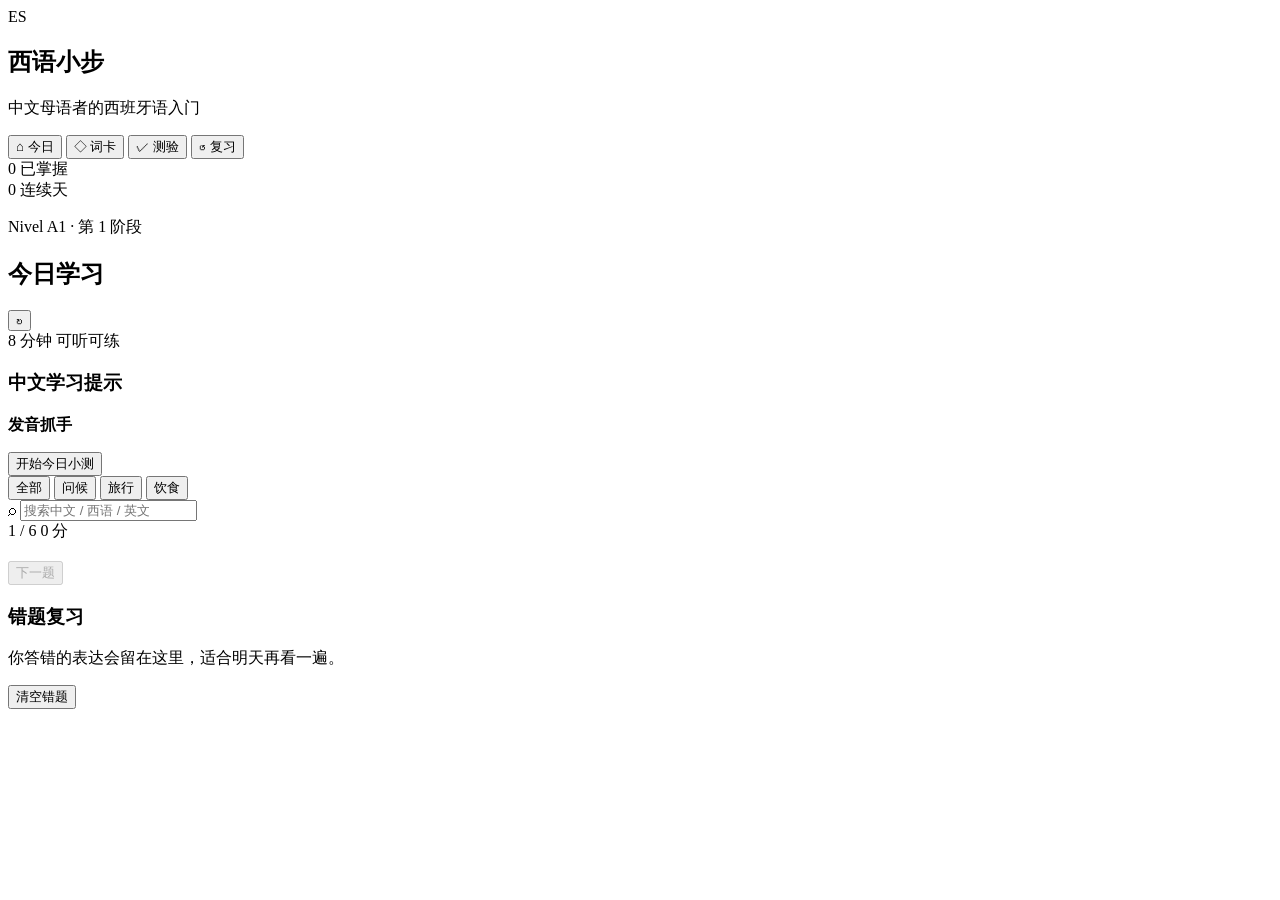
==== index.html @ 17305a58 "Add files via upload" ====
<!doctype html>
<html lang="zh-CN">
  <head>
    <meta charset="utf-8">
    <meta name="viewport" content="width=device-width, initial-scale=1">
    <title>西语小步</title>
    <link rel="stylesheet" href="styles.css">
  </head>
  <body>
    <div class="app-shell">
      <aside class="sidebar" aria-label="主导航">
        <div class="brand">
          <span class="brand-mark">ES</span>
          <div>
            <h1>西语小步</h1>
            <p>中文母语者的西班牙语入门</p>
          </div>
        </div>

        <nav class="nav-tabs" aria-label="学习区域">
          <button class="nav-button active" data-view="today" aria-label="今日学习">
            <span aria-hidden="true">⌂</span>
            <span>今日</span>
          </button>
          <button class="nav-button" data-view="cards" aria-label="词汇卡片">
            <span aria-hidden="true">◇</span>
            <span>词卡</span>
          </button>
          <button class="nav-button" data-view="quiz" aria-label="小测验">
            <span aria-hidden="true">✓</span>
            <span>测验</span>
          </button>
          <button class="nav-button" data-view="review" aria-label="错题复习">
            <span aria-hidden="true">↺</span>
            <span>复习</span>
          </button>
        </nav>

        <section class="study-stats" aria-label="学习进度">
          <div>
            <span class="stat-number" id="knownCount">0</span>
            <span class="stat-label">已掌握</span>
          </div>
          <div>
            <span class="stat-number" id="streakCount">0</span>
            <span class="stat-label">连续天</span>
          </div>
        </section>
      </aside>

      <main class="main-panel">
        <header class="topbar">
          <div>
            <p class="eyebrow">Nivel A1 · 第 1 阶段</p>
            <h2 id="viewTitle">今日学习</h2>
          </div>
          <button class="icon-button" id="resetBtn" type="button" aria-label="重置学习记录" title="重置学习记录">↻</button>
        </header>

        <section class="view active" id="todayView">
          <div class="lesson-layout">
            <article class="lesson-panel">
              <div class="lesson-heading">
                <span class="pill">8 分钟</span>
                <span class="pill green">可听可练</span>
              </div>
              <h3 id="lessonTitle"></h3>
              <p id="lessonIntro"></p>

              <div class="phrase-list" id="phraseList"></div>
            </article>

            <aside class="coach-panel">
              <h3>中文学习提示</h3>
              <p id="coachTip"></p>
              <div class="note-box">
                <strong>发音抓手</strong>
                <p id="pronunciationTip"></p>
              </div>
              <button class="primary-action" id="startQuizBtn" type="button">开始今日小测</button>
            </aside>
          </div>
        </section>

        <section class="view" id="cardsView">
          <div class="toolbar">
            <div class="segmented" role="tablist" aria-label="词卡分类">
              <button class="segment active" data-filter="all" type="button">全部</button>
              <button class="segment" data-filter="greeting" type="button">问候</button>
              <button class="segment" data-filter="travel" type="button">旅行</button>
              <button class="segment" data-filter="food" type="button">饮食</button>
            </div>
            <label class="search">
              <span>⌕</span>
              <input id="cardSearch" type="search" placeholder="搜索中文 / 西语 / 英文">
            </label>
          </div>
          <div class="card-grid" id="cardGrid"></div>
        </section>

        <section class="view" id="quizView">
          <div class="quiz-shell">
            <div class="quiz-card">
              <div class="quiz-progress">
                <span id="quizStep">1 / 6</span>
                <span id="quizScore">0 分</span>
              </div>
              <h3 id="quizQuestion"></h3>
              <div class="quiz-options" id="quizOptions"></div>
              <p class="feedback" id="quizFeedback" aria-live="polite"></p>
              <button class="primary-action" id="nextQuestionBtn" type="button" disabled>下一题</button>
            </div>
          </div>
        </section>

        <section class="view" id="reviewView">
          <div class="review-header">
            <div>
              <h3>错题复习</h3>
              <p>你答错的表达会留在这里，适合明天再看一遍。</p>
            </div>
            <button class="secondary-action" id="clearMistakesBtn" type="button">清空错题</button>
          </div>
          <div class="review-list" id="reviewList"></div>
        </section>
      </main>
    </div>

    <script src="app.js"></script>
  </body>
</html>
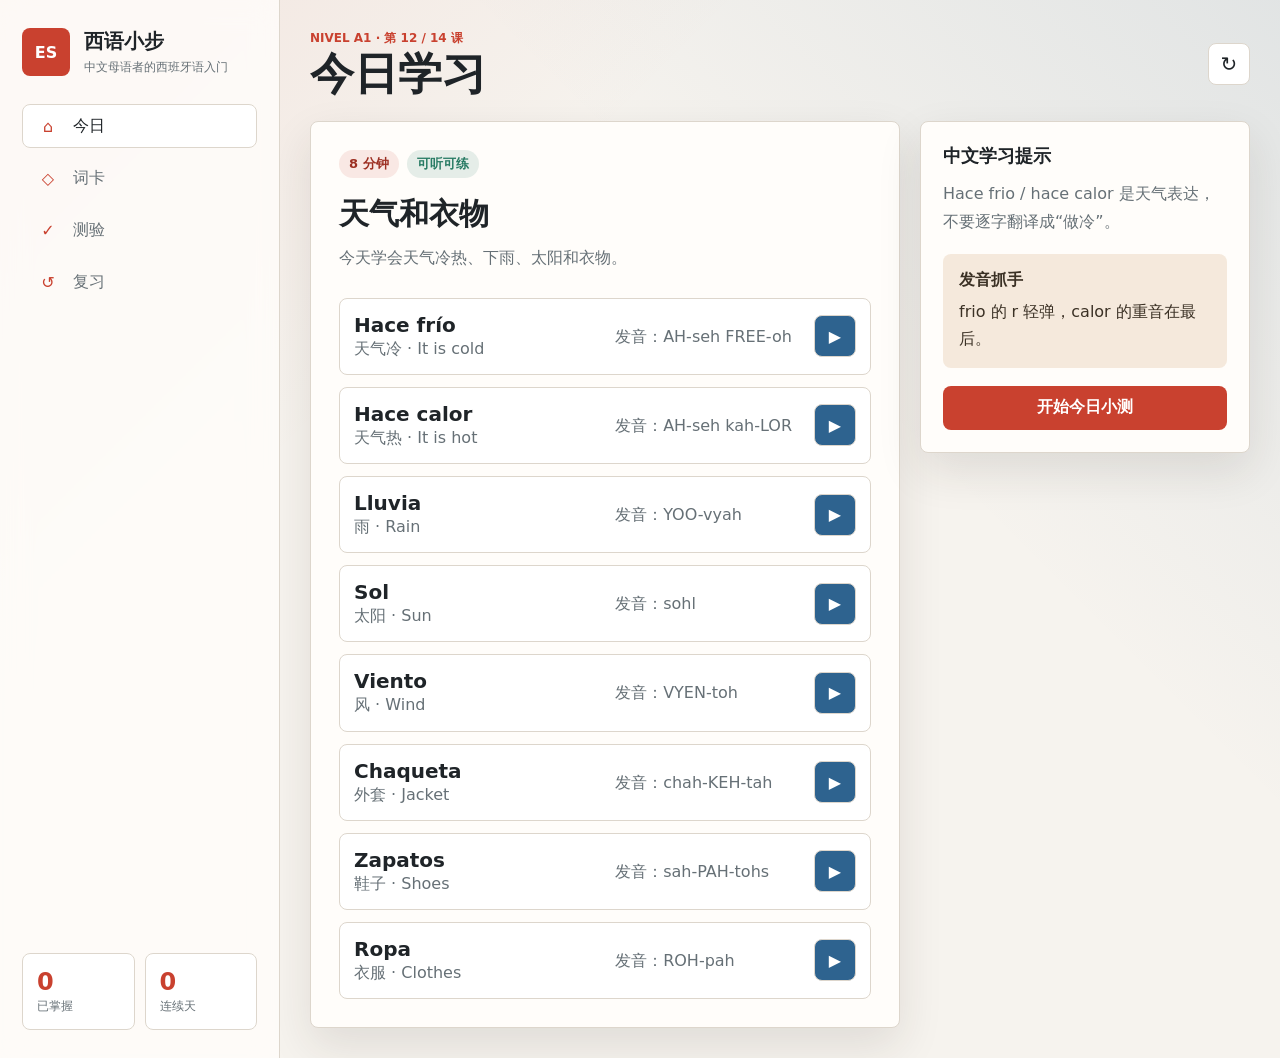
==== commit 90645817: "Add files via upload" ====
--- a/index.html
+++ b/index.html
@@ -87,8 +87,17 @@
             <div class="segmented" role="tablist" aria-label="词卡分类">
               <button class="segment active" data-filter="all" type="button">全部</button>
               <button class="segment" data-filter="greeting" type="button">问候</button>
+              <button class="segment" data-filter="intro" type="button">介绍</button>
+              <button class="segment" data-filter="food" type="button">饮食</button>
               <button class="segment" data-filter="travel" type="button">旅行</button>
-              <button class="segment" data-filter="food" type="button">饮食</button>
+              <button class="segment" data-filter="shopping" type="button">购物</button>
+              <button class="segment" data-filter="number" type="button">数字</button>
+              <button class="segment" data-filter="time" type="button">时间</button>
+              <button class="segment" data-filter="transport" type="button">交通</button>
+              <button class="segment" data-filter="hotel" type="button">酒店</button>
+              <button class="segment" data-filter="health" type="button">健康</button>
+              <button class="segment" data-filter="weather" type="button">天气</button>
+              <button class="segment" data-filter="feeling" type="button">感受</button>
             </div>
             <label class="search">
               <span>⌕</span>
--- a/styles.css
+++ b/styles.css
@@ -0,0 +1,627 @@
+:root {
+  --bg: #f6f3ee;
+  --panel: #fffdfa;
+  --ink: #1f2428;
+  --muted: #667076;
+  --line: #ddd6cc;
+  --accent: #c9412f;
+  --accent-dark: #9c2f22;
+  --green: #287b64;
+  --blue: #2e638f;
+  --gold: #b87323;
+  --shadow: 0 18px 45px rgba(44, 35, 25, 0.11);
+  font-family: Inter, "Microsoft YaHei", "PingFang SC", system-ui, sans-serif;
+}
+
+* {
+  box-sizing: border-box;
+}
+
+body {
+  margin: 0;
+  min-height: 100vh;
+  color: var(--ink);
+  background:
+    linear-gradient(135deg, rgba(201, 65, 47, 0.08), transparent 32%),
+    linear-gradient(225deg, rgba(46, 99, 143, 0.10), transparent 35%),
+    var(--bg);
+}
+
+button,
+input {
+  font: inherit;
+}
+
+button {
+  cursor: pointer;
+}
+
+.app-shell {
+  display: grid;
+  grid-template-columns: 280px minmax(0, 1fr);
+  min-height: 100vh;
+}
+
+.sidebar {
+  display: flex;
+  flex-direction: column;
+  gap: 28px;
+  padding: 28px 22px;
+  border-right: 1px solid var(--line);
+  background: rgba(255, 253, 250, 0.82);
+  backdrop-filter: blur(14px);
+}
+
+.brand {
+  display: flex;
+  align-items: center;
+  gap: 14px;
+}
+
+.brand-mark {
+  display: grid;
+  place-items: center;
+  width: 48px;
+  height: 48px;
+  border-radius: 8px;
+  color: white;
+  background: var(--accent);
+  font-weight: 800;
+}
+
+.brand h1,
+.brand p,
+.topbar h2,
+.topbar p,
+.lesson-panel h3,
+.lesson-panel p,
+.coach-panel h3,
+.coach-panel p,
+.review-header h3,
+.review-header p {
+  margin: 0;
+}
+
+.brand h1 {
+  font-size: 20px;
+}
+
+.brand p {
+  margin-top: 4px;
+  color: var(--muted);
+  font-size: 12px;
+  line-height: 1.35;
+}
+
+.nav-tabs {
+  display: grid;
+  gap: 8px;
+}
+
+.nav-button {
+  display: flex;
+  align-items: center;
+  gap: 12px;
+  width: 100%;
+  min-height: 44px;
+  padding: 0 12px;
+  border: 1px solid transparent;
+  border-radius: 8px;
+  color: var(--muted);
+  background: transparent;
+  text-align: left;
+}
+
+.nav-button span:first-child {
+  display: grid;
+  place-items: center;
+  width: 26px;
+  height: 26px;
+  color: var(--accent);
+}
+
+.nav-button.active,
+.nav-button:hover {
+  color: var(--ink);
+  border-color: var(--line);
+  background: white;
+}
+
+.study-stats {
+  display: grid;
+  grid-template-columns: 1fr 1fr;
+  gap: 10px;
+  margin-top: auto;
+}
+
+.study-stats div {
+  padding: 14px;
+  border: 1px solid var(--line);
+  border-radius: 8px;
+  background: white;
+}
+
+.stat-number,
+.stat-label {
+  display: block;
+}
+
+.stat-number {
+  color: var(--accent);
+  font-size: 24px;
+  font-weight: 800;
+}
+
+.stat-label {
+  margin-top: 2px;
+  color: var(--muted);
+  font-size: 12px;
+}
+
+.main-panel {
+  min-width: 0;
+  padding: 30px;
+}
+
+.topbar {
+  display: flex;
+  align-items: center;
+  justify-content: space-between;
+  gap: 18px;
+  margin-bottom: 24px;
+}
+
+.eyebrow {
+  color: var(--accent);
+  font-size: 12px;
+  font-weight: 800;
+  letter-spacing: 0;
+  text-transform: uppercase;
+}
+
+.topbar h2 {
+  margin-top: 4px;
+  font-size: clamp(28px, 4vw, 44px);
+  line-height: 1.05;
+}
+
+.icon-button {
+  display: grid;
+  place-items: center;
+  width: 42px;
+  height: 42px;
+  border: 1px solid var(--line);
+  border-radius: 8px;
+  color: var(--ink);
+  background: white;
+  font-size: 20px;
+}
+
+.view {
+  display: none;
+}
+
+.view.active {
+  display: block;
+}
+
+.lesson-layout {
+  display: grid;
+  grid-template-columns: minmax(0, 1fr) 330px;
+  gap: 20px;
+  align-items: start;
+}
+
+.lesson-panel,
+.coach-panel,
+.quiz-card {
+  border: 1px solid var(--line);
+  border-radius: 8px;
+  background: var(--panel);
+  box-shadow: var(--shadow);
+}
+
+.lesson-panel {
+  padding: 28px;
+}
+
+.lesson-heading {
+  display: flex;
+  flex-wrap: wrap;
+  gap: 8px;
+  margin-bottom: 18px;
+}
+
+.pill {
+  display: inline-flex;
+  align-items: center;
+  min-height: 28px;
+  padding: 0 10px;
+  border-radius: 999px;
+  color: var(--accent-dark);
+  background: rgba(201, 65, 47, 0.11);
+  font-size: 13px;
+  font-weight: 700;
+}
+
+.pill.green {
+  color: var(--green);
+  background: rgba(40, 123, 100, 0.12);
+}
+
+.lesson-panel h3 {
+  font-size: 30px;
+  line-height: 1.18;
+}
+
+.lesson-panel > p {
+  max-width: 760px;
+  margin-top: 12px;
+  color: var(--muted);
+  line-height: 1.75;
+}
+
+.phrase-list {
+  display: grid;
+  gap: 12px;
+  margin-top: 26px;
+}
+
+.phrase-row {
+  display: grid;
+  grid-template-columns: minmax(150px, 1fr) minmax(120px, 0.75fr) 42px;
+  gap: 12px;
+  align-items: center;
+  padding: 14px;
+  border: 1px solid var(--line);
+  border-radius: 8px;
+  background: white;
+}
+
+.spanish {
+  font-size: 20px;
+  font-weight: 800;
+}
+
+.translation {
+  color: var(--muted);
+  line-height: 1.45;
+}
+
+.speak-button {
+  display: grid;
+  place-items: center;
+  width: 42px;
+  height: 42px;
+  border: 1px solid var(--line);
+  border-radius: 8px;
+  color: white;
+  background: var(--blue);
+}
+
+.coach-panel {
+  padding: 22px;
+}
+
+.coach-panel h3 {
+  font-size: 18px;
+}
+
+.coach-panel > p {
+  margin-top: 12px;
+  color: var(--muted);
+  line-height: 1.75;
+}
+
+.note-box {
+  margin: 18px 0;
+  padding: 16px;
+  border-radius: 8px;
+  color: #3b3125;
+  background: rgba(184, 115, 35, 0.14);
+}
+
+.note-box p {
+  margin-top: 8px;
+  line-height: 1.65;
+}
+
+.primary-action,
+.secondary-action {
+  min-height: 44px;
+  border-radius: 8px;
+  font-weight: 800;
+}
+
+.primary-action {
+  width: 100%;
+  border: 0;
+  color: white;
+  background: var(--accent);
+}
+
+.primary-action:disabled {
+  cursor: not-allowed;
+  opacity: 0.45;
+}
+
+.secondary-action {
+  padding: 0 16px;
+  border: 1px solid var(--line);
+  color: var(--ink);
+  background: white;
+}
+
+.toolbar {
+  display: flex;
+  align-items: center;
+  justify-content: space-between;
+  gap: 14px;
+  margin-bottom: 18px;
+  flex-wrap: wrap;
+}
+
+.segmented {
+  display: flex;
+  flex-wrap: wrap;
+  gap: 4px;
+  padding: 4px;
+  border: 1px solid var(--line);
+  border-radius: 8px;
+  background: white;
+}
+
+.segment {
+  min-height: 34px;
+  padding: 0 14px;
+  border: 0;
+  border-radius: 6px;
+  color: var(--muted);
+  background: transparent;
+}
+
+.segment.active {
+  color: white;
+  background: var(--blue);
+}
+
+.search {
+  display: flex;
+  align-items: center;
+  gap: 8px;
+  min-height: 44px;
+  padding: 0 12px;
+  border: 1px solid var(--line);
+  border-radius: 8px;
+  background: white;
+}
+
+.search input {
+  width: min(320px, 42vw);
+  border: 0;
+  outline: 0;
+  background: transparent;
+}
+
+.card-grid {
+  display: grid;
+  grid-template-columns: repeat(auto-fill, minmax(230px, 1fr));
+  gap: 14px;
+}
+
+.word-card {
+  display: grid;
+  gap: 10px;
+  min-height: 210px;
+  padding: 18px;
+  border: 1px solid var(--line);
+  border-radius: 8px;
+  background: white;
+  box-shadow: 0 10px 25px rgba(44, 35, 25, 0.07);
+}
+
+.word-card strong {
+  font-size: 26px;
+}
+
+.word-card small {
+  color: var(--blue);
+  font-weight: 800;
+}
+
+.word-card p {
+  margin: 0;
+  color: var(--muted);
+  line-height: 1.55;
+}
+
+.card-actions {
+  display: flex;
+  gap: 8px;
+  margin-top: auto;
+}
+
+.mini-button {
+  display: grid;
+  place-items: center;
+  width: 38px;
+  height: 38px;
+  border: 1px solid var(--line);
+  border-radius: 8px;
+  color: var(--ink);
+  background: #faf8f4;
+}
+
+.mini-button.known {
+  color: white;
+  background: var(--green);
+}
+
+.quiz-shell {
+  display: grid;
+  place-items: center;
+  min-height: 56vh;
+}
+
+.quiz-card {
+  width: min(680px, 100%);
+  padding: 26px;
+}
+
+.quiz-progress {
+  display: flex;
+  justify-content: space-between;
+  color: var(--muted);
+  font-weight: 800;
+}
+
+.quiz-card h3 {
+  min-height: 72px;
+  margin: 24px 0;
+  font-size: 28px;
+  line-height: 1.25;
+}
+
+.quiz-options {
+  display: grid;
+  gap: 10px;
+}
+
+.option-button {
+  min-height: 52px;
+  padding: 0 16px;
+  border: 1px solid var(--line);
+  border-radius: 8px;
+  color: var(--ink);
+  background: white;
+  text-align: left;
+}
+
+.option-button.correct {
+  border-color: var(--green);
+  background: rgba(40, 123, 100, 0.14);
+}
+
+.option-button.wrong {
+  border-color: var(--accent);
+  background: rgba(201, 65, 47, 0.12);
+}
+
+.feedback {
+  min-height: 28px;
+  color: var(--muted);
+  font-weight: 700;
+}
+
+.review-header {
+  display: flex;
+  align-items: center;
+  justify-content: space-between;
+  gap: 16px;
+  margin-bottom: 16px;
+}
+
+.review-header p {
+  margin-top: 6px;
+  color: var(--muted);
+}
+
+.review-list {
+  display: grid;
+  gap: 12px;
+}
+
+.empty-state {
+  display: grid;
+  place-items: center;
+  min-height: 240px;
+  border: 1px dashed var(--line);
+  border-radius: 8px;
+  color: var(--muted);
+  background: rgba(255, 253, 250, 0.72);
+  text-align: center;
+}
+
+@media (max-width: 900px) {
+  .app-shell {
+    grid-template-columns: 1fr;
+  }
+
+  .sidebar {
+    position: sticky;
+    top: 0;
+    z-index: 10;
+    gap: 14px;
+    padding: 14px;
+    border-right: 0;
+    border-bottom: 1px solid var(--line);
+  }
+
+  .nav-tabs {
+    grid-template-columns: repeat(4, 1fr);
+  }
+
+  .nav-button {
+    justify-content: center;
+  }
+
+  .nav-button span:last-child {
+    display: none;
+  }
+
+  .study-stats {
+    display: none;
+  }
+
+  .main-panel {
+    padding: 20px 14px 30px;
+  }
+
+  .lesson-layout {
+    grid-template-columns: 1fr;
+  }
+
+  .toolbar,
+  .review-header {
+    align-items: stretch;
+    flex-direction: column;
+  }
+
+  .segmented {
+    display: grid;
+    grid-template-columns: repeat(4, 1fr);
+  }
+
+  .search input {
+    width: 100%;
+  }
+
+  .phrase-row {
+    grid-template-columns: 1fr 42px;
+  }
+
+  .translation {
+    grid-column: 1 / -1;
+    grid-row: 2;
+  }
+}
+
+@media (max-width: 520px) {
+  .brand p {
+    display: none;
+  }
+
+  .topbar h2 {
+    font-size: 30px;
+  }
+
+  .lesson-panel,
+  .coach-panel,
+  .quiz-card {
+    padding: 18px;
+  }
+
+  .segmented {
+    grid-template-columns: 1fr 1fr 1fr;
+  }
+}
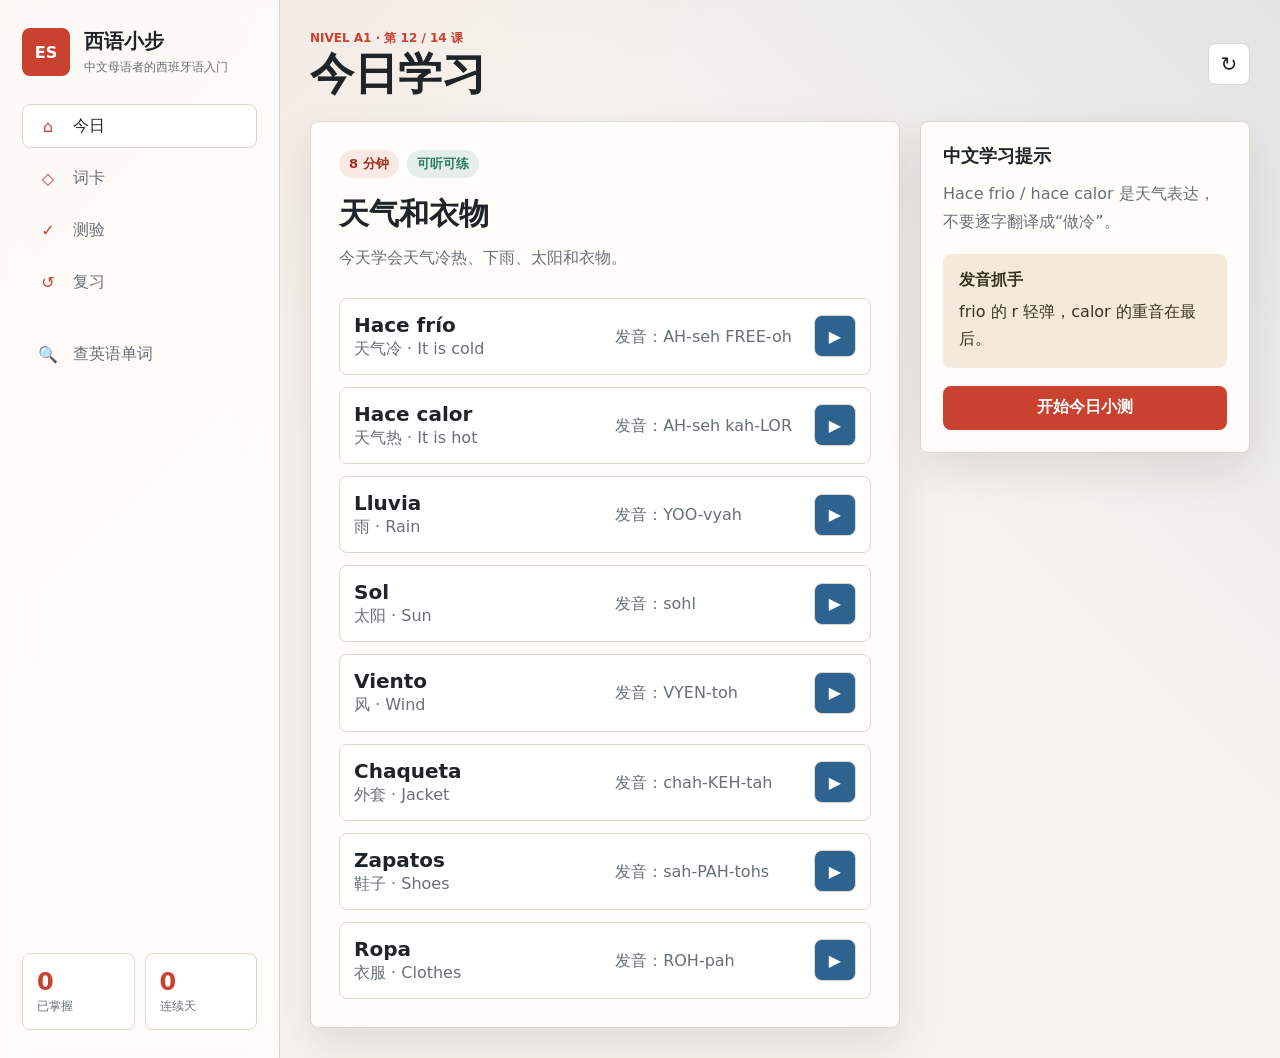
==== commit ae893154: "新增英语物品查词功能：输入中文/描述查英文单词、发音并保存到生词本" ====
--- a/index.html
+++ b/index.html
@@ -35,6 +35,11 @@
             <span>复习</span>
           </button>
         </nav>
+
+        <a class="nav-button" href="english.html" aria-label="物品查词">
+          <span aria-hidden="true">🔍</span>
+          <span>查英语单词</span>
+        </a>
 
         <section class="study-stats" aria-label="学习进度">
           <div>
--- a/styles.css
+++ b/styles.css
@@ -110,6 +110,7 @@
   color: var(--muted);
   background: transparent;
   text-align: left;
+  text-decoration: none;
 }
 
 .nav-button span:first-child {
